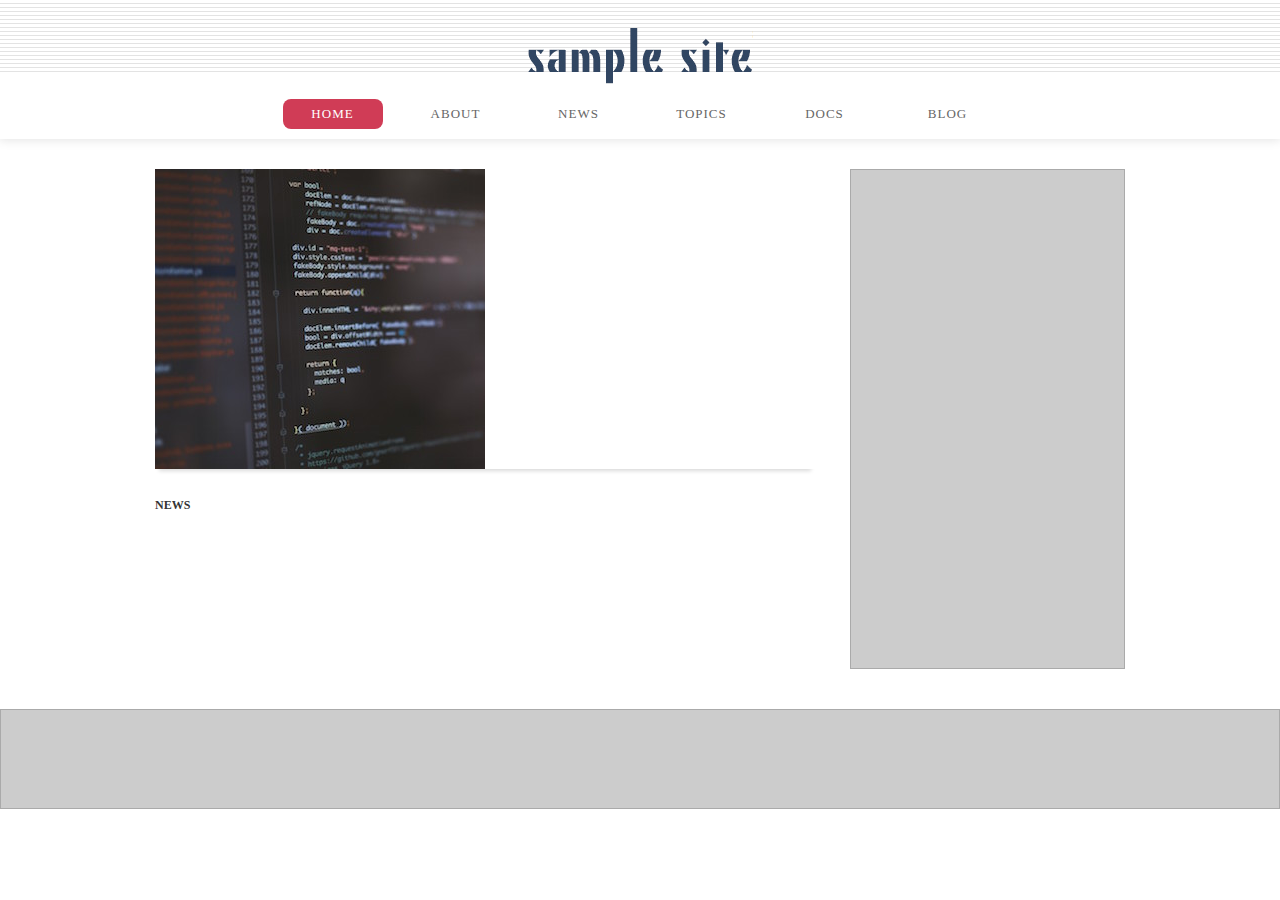
==== Standard layout/index.html @ e86a9768 "7月19日AM変更まで" ====
<!DOCTYPE html>
<html lang="ja" dir="ltr">
  <head>
	<!-- Basic Page Needs
    -------------------------------------- -->
	<meta charset="utf-8">
	<title>StandardLayout</title>
	<meta name="description" content="">
	<meta name="author" content="">
	<meta name="robots" content="">
	
	<!-- Mobile Specific Metas
   	-------------------------------------- -->
	<meta name="viewport" content="width=device-width, initial-scale=1">
	
	<!-- CSS
   	-------------------------------------- -->
   	<link rel="stylesheet" href="css/reset.css">
   	<link rel="stylesheet" href="css/style.css">

	<!-- Favicon
	-------------------------------------- -->
	<link rel="icon" type="" href="">
  </head>
  <body>
	<header class="header">
		<h1 class="logo">
			<a href="#">SAMPLE SITE</a>
		</h1>
		<nav class="global-nav">
			<ul>
				<li class="nav-item active"><a href="#">HOME</a></li>
				<li class="nav-item"><a href="#">ABOUT</a></li>
				<li class="nav-item"><a href="#">NEWS</a></li>
				<li class="nav-item"><a href="#">TOPICS</a></li>
				<li class="nav-item"><a href="#">DOCS</a></li>
				<li class="nav-item"><a href="#">BLOG</a></li>
			</ul>
		</nav>
	</header>
	  
	<div class="wrapper clearfix">
		<main class="main">
			<h2 class="hidden">HOT TOPIC</h2>
			<!-- HOT TOPICのコンテンツの内容 -->
			<a href="#" class="hot-topic">
				<img class="image" src="image/hot-topic.jpg" alt="コーディング画面">
				<div class="content">
				</div>
			</a>
			
			<h2>NEWS</h2>
			<!-- NEWSのコンテンツの内容 -->
			<section class="news">
			
			</section>
			
			<h2 class="hidden">ARTICLES</h2>
			<!-- ARTICLESのコンテンツの内容 -->
			<section class="articles">
			
			</section>
		</main>
		<div class="sidemenu">
		</div>
	</div>
	<footer class="footer">
	</footer>
  </body>
</html>
---- Standard layout/css/style.css ----
/* Scss Document */
html {
  font-size: 62.5%; }

body {
  color: #333;
  font-size: 1.2rem;
  font-family: "Hiragino Kaku Gothic ProN", Meiryo, "sans-serif"; }

*, *::before, *::after {
  box-sizing: border-box; }

a:link, a:visited, a:hover, a:active {
  color: #d03c56;
  text-decoration: none; }

.header {
  width: 100%;
  padding: 28px 0 10px;
  background: url("../image/bg-header.gif") repeat-x;
  box-shadow: 0 0 10px 1px #e3e3e3; }

.logo {
  width: 225px;
  height: 56px;
  margin: 0 auto;
  background: url("../image/logo.png") no-repeat;
  overflow: hidden;
  text-indent: 100%;
  white-space: nowrap; }
  .logo a {
    display: block;
    width: 100%;
    height: 100%; }

.global-nav {
  margin-top: 15px;
  text-align: center; }
  .global-nav .nav-item {
    display: inline-block;
    margin: 0 10px; }
  .global-nav a {
    display: inline-block;
    width: 100px;
    height: 30px;
    text-align: center;
    border-radius: 8px;
    color: #666;
    font-size: 1.3rem;
    letter-spacing: 1px;
    line-height: 30px;
    transition: 0.8s; }
    .global-nav a:hover {
      background-color: #d03c56;
      color: #fff; }
  .global-nav .nav-item.active a {
    background-color: #d03c56;
    color: #fff; }

.wrapper {
  width: 970px;
  margin: 30px auto 40px; }

.main {
  display: block;
  float: left;
  width: 660px; }

.hidden {
  display: none; }

.hot-topic {
  display: block;
  height: 300px;
  margin-bottom: 30px;
  box-shadow: 0 6px 4px -4px rgba(0, 0, 0, 0.15);
  transition: 0.3s; }
  .hot-topic:hover {
    opacity: 0.85; }

.sidemenu {
  float: right;
  width: 275px; }

.footer {
  width: 100%; }

.clearfix::after {
  content: '';
  display: block;
  clear: both; }

.sidemenu, .footer {
  border: 1px solid #aaa;
  background-color: #ccc; }

.footer {
  height: 100px; }

.sidemenu {
  height: 500px; }
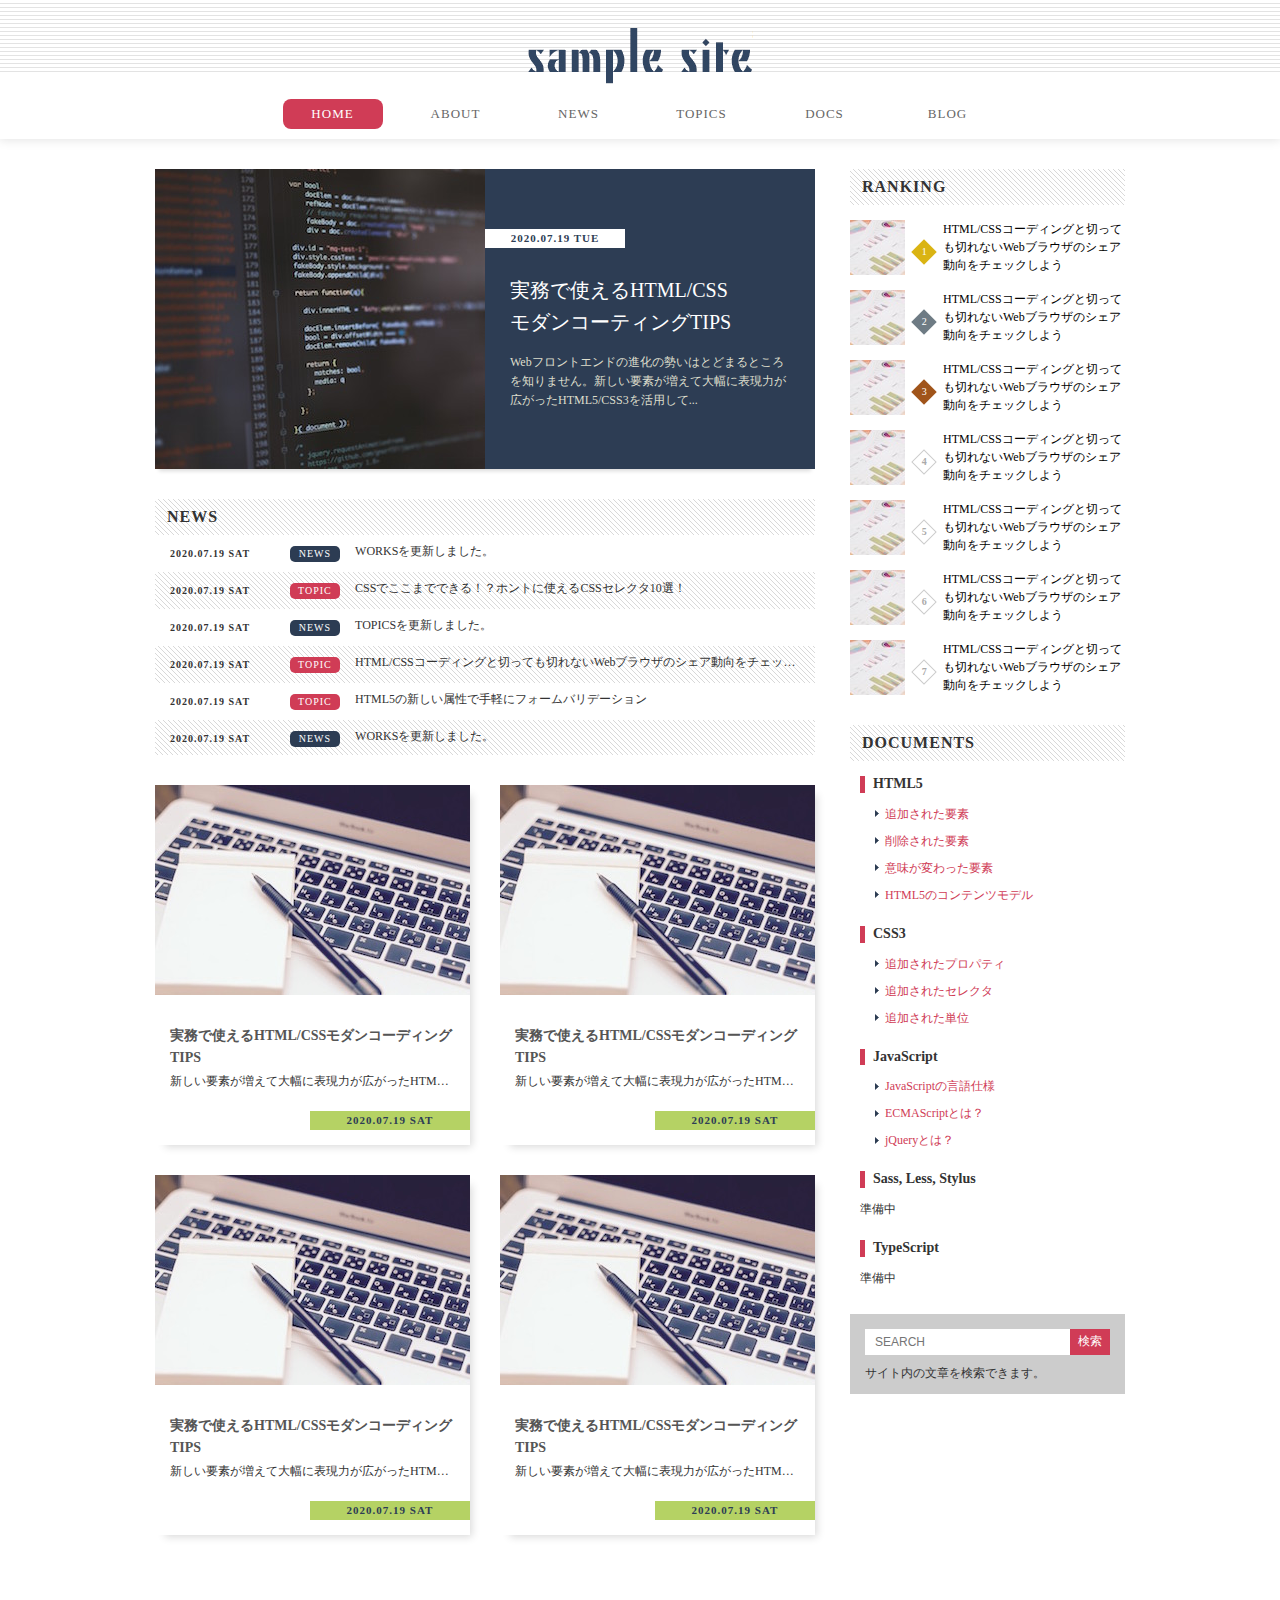
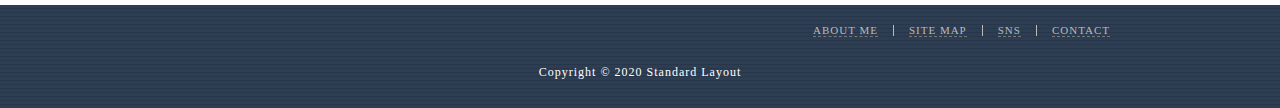
==== commit 30464708: "Standardlayoutベース" ====
--- a/Standard layout/index.html
+++ b/Standard layout/index.html
@@ -43,28 +43,197 @@
 		<main class="main">
 			<h2 class="hidden">HOT TOPIC</h2>
 			<!-- HOT TOPICのコンテンツの内容 -->
-			<a href="#" class="hot-topic">
+			<a href="#" class="hot-topic clearfix">
 				<img class="image" src="image/hot-topic.jpg" alt="コーディング画面">
 				<div class="content">
+					<h3 class="title">実務で使えるHTML/CSS<br>モダンコーティングTIPS</h3>
+					<p class="desc">Webフロントエンドの進化の勢いはとどまるところを知りません。新しい要素が増えて大幅に表現力が広がったHTML5/CSS3を活用して...</p>
+					<time class="date" datetime="2020-07-19">2020.07.19 TUE</time>
 				</div>
 			</a>
 			
-			<h2>NEWS</h2>
+			<h2 class="heading">NEWS</h2>
 			<!-- NEWSのコンテンツの内容 -->
-			<section class="news">
-			
-			</section>
+			<ul class="scroll-list">
+				<li class="scroll-item">
+					<a href="#">
+						<time class="date" datetime="2020-07-19">2020.07.19 SAT</time>
+						<span class="category news">NEWS</span>
+						<span class="title">WORKSを更新しました。</span>
+					</a>
+				</li>
+				<li class="scroll-item">
+					<a href="#">
+						<time class="date" datetime="2020-07-19">2020.07.19 SAT</time>
+						<span class="category">TOPIC</span>
+						<span class="title">CSSでここまでできる！？ホントに使えるCSSセレクタ10選！</span>
+					</a>
+				</li>
+				<li class="scroll-item">
+					<a href="#">
+						<time class="date" datetime="2020-07-19">2020.07.19 SAT</time>
+						<span class="category news">NEWS</span>
+						<span class="title">TOPICSを更新しました。</span>
+					</a>
+				</li>
+				<li class="scroll-item">
+					<a href="#">
+						<time class="date" datetime="2020-07-19">2020.07.19 SAT</time>
+						<span class="category">TOPIC</span>
+						<span class="title">HTML/CSSコーディングと切っても切れないWebブラウザのシェア動向をチェックしよう</span>
+					</a>
+				</li>
+				<li class="scroll-item">
+					<a href="#">
+						<time class="date" datetime="2020-07-19">2020.07.19 SAT</time>
+						<span class="category">TOPIC</span>
+						<span class="title">HTML5の新しい属性で手軽にフォームバリデーション</span>
+					</a>
+				</li>
+				<li class="scroll-item">
+					<a href="#">
+						<time class="date" datetime="2020-07-19">2020.07.19 SAT</time>
+						<span class="category news">NEWS</span>
+						<span class="title">WORKSを更新しました。</span>
+					</a>
+				</li>
+			</ul>
 			
 			<h2 class="hidden">ARTICLES</h2>
 			<!-- ARTICLESのコンテンツの内容 -->
-			<section class="articles">
-			
+			<section class="clearflex">
+				<a href="#" class="article-box">
+					<h3 class="title">実務で使えるHTML/CSSモダンコーディングTIPS</h3>
+					<p class="desc">新しい要素が増えて大幅に表現力が広がったHTML5/CSS3を活用し、モダンなコーディングにチャレンジしましょう！</p>
+					<time class="date" datetime="2020-07-19">2020.07.19 SAT</time>
+					<img class="image" src="./image/article.jpg" alt="コーディング画面">
+				</a>
+				<a href="#" class="article-box">
+					<h3 class="title">実務で使えるHTML/CSSモダンコーディングTIPS</h3>
+					<p class="desc">新しい要素が増えて大幅に表現力が広がったHTML5/CSS3を活用し、モダンなコーディングにチャレンジしましょう！</p>
+					<time class="date" datetime="2020-07-19">2020.07.19 SAT</time>
+					<img class="image" src="./image/article.jpg" alt="コーディング画面">
+				</a>
+				<a href="#" class="article-box">
+					<h3 class="title">実務で使えるHTML/CSSモダンコーディングTIPS</h3>
+					<p class="desc">新しい要素が増えて大幅に表現力が広がったHTML5/CSS3を活用し、モダンなコーディングにチャレンジしましょう！</p>
+					<time class="date" datetime="2020-07-19">2020.07.19 SAT</time>
+					<img class="image" src="./image/article.jpg" alt="コーディング画面">
+				</a>
+				<a href="#" class="article-box">
+					<h3 class="title">実務で使えるHTML/CSSモダンコーディングTIPS</h3>
+					<p class="desc">新しい要素が増えて大幅に表現力が広がったHTML5/CSS3を活用し、モダンなコーディングにチャレンジしましょう！</p>
+					<time class="date" datetime="2020-07-19">2020.07.19 SAT</time>
+					<img class="image" src="./image/article.jpg" alt="コーディング画面">
+				</a>
 			</section>
 		</main>
 		<div class="sidemenu">
+			<h2 class="heading">RANKING</h2>
+			<ol class="ranking">
+				<li class="ranking-item">
+					<a href="#">
+						<img class="image" src="image/ranking.jpg" alt="グラフの画像">
+						<span class="order"></span>
+						<p class="text">HTML/CSSコーディングと切っても切れないWebブラウザのシェア動向をチェックしよう</p>
+					</a>
+				</li>
+				<li class="ranking-item">
+					<a href="#">
+						<img class="image" src="image/ranking.jpg" alt="グラフの画像">
+						<span class="order"></span>
+						<p class="text">HTML/CSSコーディングと切っても切れないWebブラウザのシェア動向をチェックしよう</p>
+					</a>
+				</li>
+				<li class="ranking-item">
+					<a href="#">
+						<img class="image" src="image/ranking.jpg" alt="グラフの画像">
+						<span class="order"></span>
+						<p class="text">HTML/CSSコーディングと切っても切れないWebブラウザのシェア動向をチェックしよう</p>
+					</a>
+				</li>
+				<li class="ranking-item">
+					<a href="#">
+						<img class="image" src="image/ranking.jpg" alt="グラフの画像">
+						<span class="order"></span>
+						<p class="text">HTML/CSSコーディングと切っても切れないWebブラウザのシェア動向をチェックしよう</p>
+					</a>
+				</li>
+				<li class="ranking-item">
+					<a href="#">
+						<img class="image" src="image/ranking.jpg" alt="グラフの画像">
+						<span class="order"></span>
+						<p class="text">HTML/CSSコーディングと切っても切れないWebブラウザのシェア動向をチェックしよう</p>
+					</a>
+				</li>
+				<li class="ranking-item">
+					<a href="#">
+						<img class="image" src="image/ranking.jpg" alt="グラフの画像">
+						<span class="order"></span>
+						<p class="text">HTML/CSSコーディングと切っても切れないWebブラウザのシェア動向をチェックしよう</p>
+					</a>
+				</li>
+				<li class="ranking-item">
+					<a href="#">
+						<img class="image" src="image/ranking.jpg" alt="グラフの画像">
+						<span class="order"></span>
+						<p class="text">HTML/CSSコーディングと切っても切れないWebブラウザのシェア動向をチェックしよう</p>
+					</a>
+				</li>
+			</ol>
+			
+			<h2 class="heading">DOCUMENTS</h2>
+			<ul class="documents">
+				<li>
+					<h3 class="title">HTML5</h3>
+					<ul>
+						<li><a href="#">追加された要素</a></li>
+						<li><a href="#">削除された要素</a></li>
+						<li><a href="#">意味が変わった要素</a></li>
+						<li><a href="#">HTML5のコンテンツモデル</a></li>
+					</ul>
+				</li>
+				<li>
+					<h3 class="title">CSS3</h3>
+					<ul>
+						<li><a href="#">追加されたプロパティ</a></li>
+						<li><a href="#">追加されたセレクタ</a></li>
+						<li><a href="#">追加された単位</a></li>
+					</ul>
+				</li>
+				<li>
+					<h3 class="title">JavaScript</h3>
+					<ul>
+						<li><a href="#">JavaScriptの言語仕様</a></li>
+						<li><a href="#">ECMAScriptとは？</a></li>
+						<li><a href="#">jQueryとは？</a></li>
+					</ul>
+				</li>
+				<li>
+					<h3 class="title">Sass, Less, Stylus</h3>
+					<p>準備中</p>
+				</li>
+				<li>
+					<h3 class="title">TypeScript</h3>
+					<p>準備中</p>
+				</li>
+			</ul>
+			<h2 class="hidden">SEARCH</h2>
+			<form class="search-box" action="">
+				<input class="search-input" type="text" name="search" placeholder="SEARCH">
+				<input class="search-button" type="text" value="検索">
+				<p class="text">サイト内の文章を検索できます。</p>
+			</form>
 		</div>
 	</div>
 	<footer class="footer">
+		<ul class="horizontal-list">
+			<li class="horizontal-item"><a href="#">ABOUT ME</a></li>
+			<li class="horizontal-item"><a href="#">SITE MAP</a></li>
+			<li class="horizontal-item"><a href="#">SNS</a></li>
+			<li class="horizontal-item"><a href="#">CONTACT</a></li>
+		</ul>
+		<p class="copyright">Copyright &copy; 2020 Standard Layout</p>
 	</footer>
   </body>
 </html>
--- a/Standard layout/css/style.css
+++ b/Standard layout/css/style.css
@@ -77,25 +77,260 @@
   transition: 0.3s; }
   .hot-topic:hover {
     opacity: 0.85; }
+  .hot-topic .image {
+    float: left;
+    width: 50%;
+    height: 100%; }
+  .hot-topic .content {
+    position: relative;
+    float: left;
+    width: 50%;
+    height: 100%;
+    padding: 105px 25px 0;
+    background-color: #2d3d54;
+    line-height: 1.6; }
+  .hot-topic .title {
+    margin-bottom: 15px;
+    color: #fff;
+    font-weight: normal;
+    font-size: 2.0rem; }
+  .hot-topic .desc {
+    color: #ddc; }
+  .hot-topic .date {
+    position: absolute;
+    top: 60px;
+    left: 0;
+    width: 140px;
+    padding: 4px;
+    background-color: #fff;
+    color: #2d3d54;
+    text-align: center;
+    letter-spacing: 1px;
+    font-weight: bold;
+    font-size: 1.1rem;
+    line-height: 1; }
+
+.heading {
+  padding: 10px 12px;
+  background: url("../image/bg-slash.gif");
+  letter-spacing: 1px;
+  font-size: 1.6rem; }
+
+.scroll-list {
+  max-height: 220px;
+  overflow-y: auto;
+  margin-bottom: 30px;
+  list-style-type: none; }
+  .scroll-list .scroll-item a {
+    display: block;
+    padding: 10px 15px;
+    color: #333;
+    font-size: 0;
+    transition: background-color 0.1s; }
+    .scroll-list .scroll-item a:hover {
+      background-color: #fafaf8; }
+  .scroll-list .scroll-item:nth-of-type(even) a {
+    background: url("../image/bg-slash.gif"); }
+  .scroll-list .date {
+    display: inline-block;
+    width: 19%;
+    letter-spacing: 1px;
+    font-weight: bold;
+    font-size: 1.0rem; }
+  .scroll-list .category, .scroll-list .news {
+    display: inline-block;
+    width: 8%;
+    border-radius: 5px;
+    background-color: #d03c56;
+    color: #fff;
+    text-align: center;
+    letter-spacing: 1px;
+    font-size: 1.0rem;
+    line-height: 16px; }
+  .scroll-list .news {
+    background-color: #2c3c53; }
+  .scroll-list .title {
+    display: inline-block;
+    width: 73%;
+    padding-left: 15px;
+    font-size: 1.2rem;
+    overflow: hidden;
+    text-overflow: ellipsis;
+    white-space: nowrap; }
+
+.article-box {
+  position: relative;
+  display: block;
+  width: 315px;
+  height: 360px;
+  margin-bottom: 30px;
+  padding: 210px 15px 0;
+  box-shadow: 6px 6px 8px -4px rgba(0, 0, 0, 0.15);
+  transition: opacity 0.15s; }
+  .article-box:nth-of-type(odd) {
+    float: left; }
+  .article-box:nth-of-type(even) {
+    float: right; }
+  .article-box:hover {
+    opacity: 0.8; }
+  .article-box .title {
+    margin-top: 30px;
+    color: #555;
+    font-size: 1.4rem;
+    line-height: 1.6; }
+  .article-box .desc {
+    margin-top: 5px;
+    color: #333;
+    overflow: hidden;
+    text-overflow: ellipsis;
+    white-space: nowrap; }
+  .article-box .date {
+    position: absolute;
+    right: 0;
+    bottom: 15px;
+    display: block;
+    width: 160px;
+    padding: 4px;
+    background-color: #b5d264;
+    color: #2d3d54;
+    text-align: center;
+    letter-spacing: 1px;
+    font-weight: bold;
+    font-size: 1.1rem; }
+  .article-box .image {
+    position: absolute;
+    top: 0;
+    left: 0;
+    width: 100%; }
 
 .sidemenu {
   float: right;
   width: 275px; }
 
+.ranking {
+  margin-bottom: 30px;
+  list-style-type: none;
+  counter-reset: ranking; }
+  .ranking .ranking-item {
+    margin-top: 15px; }
+    .ranking .ranking-item a {
+      display: block;
+      font-size: 0;
+      transition: opacity 0.3s; }
+      .ranking .ranking-item a:hover {
+        opacity: 0.8; }
+  .ranking .image {
+    width: 55px;
+    height: 55px; }
+  .ranking .text {
+    display: inline-block;
+    width: 182px;
+    color: #000;
+    vertical-align: top;
+    font-size: 1.2rem;
+    line-height: 1.5; }
+  .ranking .order {
+    display: inline-block;
+    width: 18px;
+    height: 18px;
+    margin: 0 10px;
+    border: 1px solid #ccc;
+    color: #aaa;
+    vertical-align: 20px;
+    text-align: center;
+    font-weight: bold;
+    line-height: 16px;
+    transform: rotate(45deg); }
+    .ranking .order::before {
+      content: counter(ranking);
+      counter-increment: ranking;
+      display: inline-block;
+      font-size: 1.0rem;
+      transform: rotate(-45deg); }
+  .ranking .ranking-item:nth-of-type(-n+3) .order {
+    border: none;
+    color: #fff;
+    font-weight: normal;
+    line-height: 18px; }
+  .ranking .ranking-item:nth-of-type(1) .order {
+    background-color: #dab413; }
+  .ranking .ranking-item:nth-of-type(2) .order {
+    background-color: #6e7b84; }
+  .ranking .ranking-item:nth-of-type(3) .order {
+    background-color: #a0541a; }
+
+.documents {
+  margin: 10px 10px 30px; }
+  .documents li {
+    list-style-type: none; }
+  .documents > li .title {
+    margin: 15px 0;
+    padding-left: 8px;
+    border-left: 5px solid #d03c56;
+    font-size: 1.4rem;
+    line-height: 1.2; }
+  .documents > li + li {
+    margin-top: 25px; }
+  .documents > li ul {
+    margin: 15px; }
+    .documents > li ul > li {
+      margin-bottom: 15px;
+      padding-left: 10px;
+      background: url("../image/arrow.gif") no-repeat left center; }
+  .documents a:hover {
+    text-decoration: underline; }
+
+.search-box {
+  padding: 15px;
+  background-color: #ccc;
+  font-size: 0; }
+  .search-box > * {
+    font-size: 1.2rem; }
+  .search-box .search-input {
+    width: 205px;
+    height: 26px;
+    padding: 0 10px;
+    border: none; }
+  .search-box .search-button {
+    width: 40px;
+    height: 26px;
+    border: none;
+    background-color: #d03c56;
+    color: #fff;
+    cursor: pointer;
+    text-align: center; }
+  .search-box .text {
+    margin-top: 12px; }
+
 .footer {
-  width: 100%; }
+  width: 100%;
+  padding: 20px 0 30px;
+  background: #2d3d54 url("../image/bg-footer.gif");
+  color: #fff; }
+  .footer .horizontal-list {
+    width: 970px;
+    margin: 0 auto;
+    text-align: right;
+    font-size: 0; }
+    .footer .horizontal-list .horizontal-item {
+      display: inline-block;
+      padding: 0 15px;
+      letter-spacing: 1px; }
+      .footer .horizontal-list .horizontal-item a {
+        border-bottom: 1px dashed #777;
+        color: #bbb;
+        font-size: 1.1rem;
+        transition: color 0.3s; }
+        .footer .horizontal-list .horizontal-item a:hover {
+          color: #bbb; }
+  .footer .horizontal-list .horizontal-item + .horizontal-item {
+    border-left: 1px solid #bbb; }
+  .footer .copyright {
+    margin-top: 30px;
+    text-align: center;
+    letter-spacing: 1px; }
 
 .clearfix::after {
   content: '';
   display: block;
   clear: both; }
-
-.sidemenu, .footer {
-  border: 1px solid #aaa;
-  background-color: #ccc; }
-
-.footer {
-  height: 100px; }
-
-.sidemenu {
-  height: 500px; }
